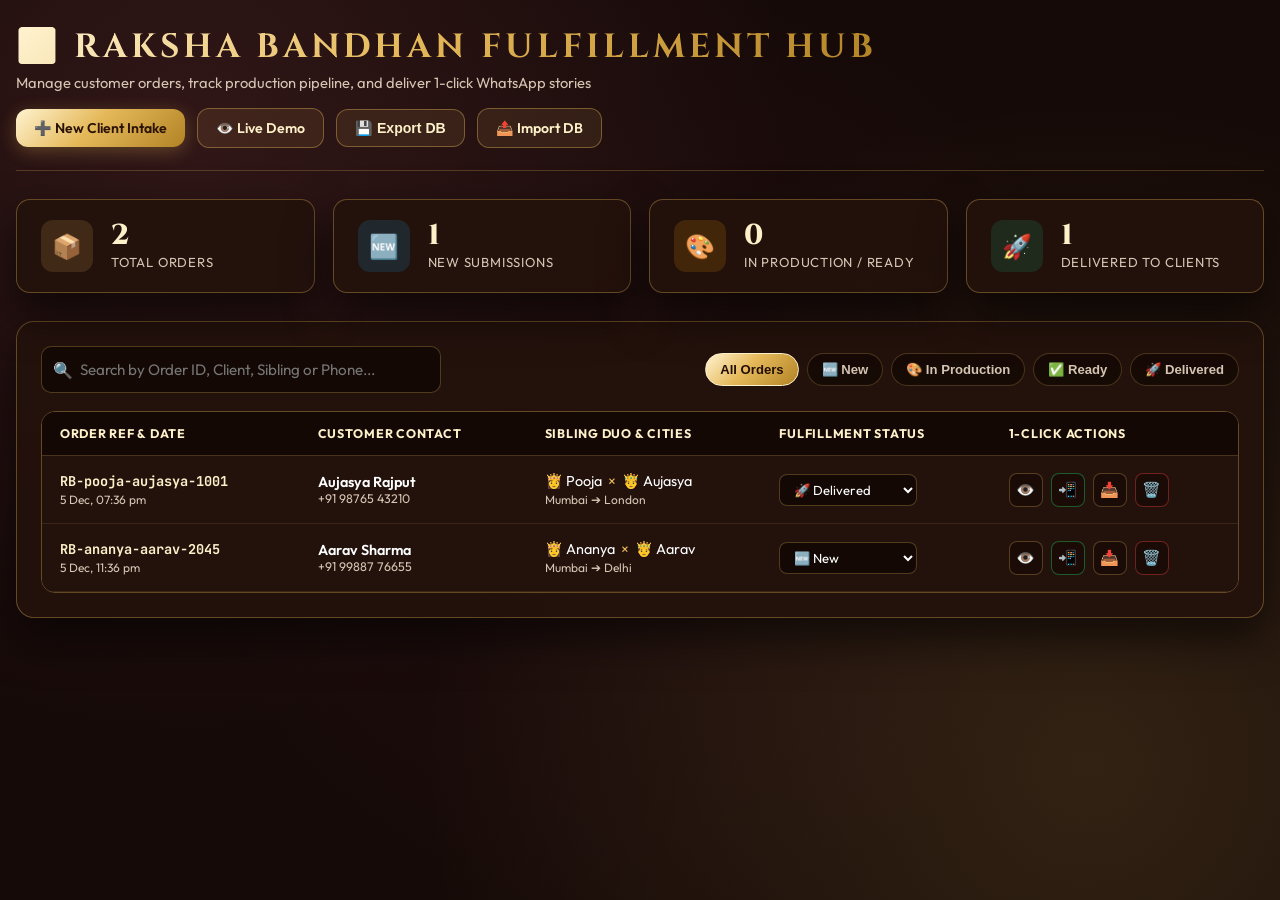
==== admin.html @ efd41afc "feat(business): create luxury customer order intake portal (order.html) and master admin fulfillment" ====
<!DOCTYPE html>
<html lang="en">
<head>
  <meta charset="UTF-8">
  <meta name="viewport" content="width=device-width, initial-scale=1.0">
  <title>Admin Orders &amp; Fulfillment Hub | Raksha Bandhan Digital Studio</title>
  
  <!-- Fonts -->
  <link rel="preconnect" href="https://fonts.googleapis.com">
  <link rel="preconnect" href="https://fonts.gstatic.com" crossorigin>
  <link href="https://fonts.googleapis.com/css2?family=Cinzel:wght@600;700;800&family=JetBrains+Mono:wght@500;600;700&family=Outfit:wght@300;400;500;600;700;800&display=swap" rel="stylesheet">
  
  <link rel="stylesheet" href="css/order.css">
  <script src="js/config.js"></script>
</head>
<body>

  <div class="portal-wrap">
    
    <!-- Admin Header -->
    <header class="portal-header">
      <div class="portal-brand">
        <h1>🎛️ RAKSHA BANDHAN FULFILLMENT HUB</h1>
        <p>Manage customer orders, track production pipeline, and deliver 1-click WhatsApp stories</p>
      </div>
      <div class="nav-actions">
        <a href="order.html" class="btn-nav btn-nav-gold">➕ New Client Intake</a>
        <a href="index.html" class="btn-nav btn-nav-outline" target="_blank">👁️ Live Demo</a>
        <button id="btn-export-db" class="btn-nav btn-nav-outline">💾 Export DB</button>
        <label for="input-import-db" class="btn-nav btn-nav-outline" style="cursor:pointer;">
          📤 Import DB
          <input type="file" id="input-import-db" accept=".json" style="display:none;">
        </label>
      </div>
    </header>

    <!-- Top KPI Stats -->
    <div class="stats-grid">
      <div class="stat-card">
        <div class="stat-icon-wrap" style="background:rgba(224, 180, 87, 0.15);color:var(--gold-primary);">📦</div>
        <div>
          <div class="stat-val" id="stat-total">0</div>
          <div class="stat-lbl">Total Orders</div>
        </div>
      </div>
      <div class="stat-card">
        <div class="stat-icon-wrap" style="background:var(--sky-bg);color:#38bdf8;">🆕</div>
        <div>
          <div class="stat-val" id="stat-new">0</div>
          <div class="stat-lbl">New Submissions</div>
        </div>
      </div>
      <div class="stat-card">
        <div class="stat-icon-wrap" style="background:var(--amber-bg);color:#fbbf24;">🎨</div>
        <div>
          <div class="stat-val" id="stat-progress">0</div>
          <div class="stat-lbl">In Production / Ready</div>
        </div>
      </div>
      <div class="stat-card">
        <div class="stat-icon-wrap" style="background:var(--emerald-bg);color:#34d399;">🚀</div>
        <div>
          <div class="stat-val" id="stat-delivered">0</div>
          <div class="stat-lbl">Delivered to Clients</div>
        </div>
      </div>
    </div>

    <!-- Orders Management Section -->
    <section class="order-card" style="padding:24px;">
      
      <!-- Toolbar: Search & Filters -->
      <div class="table-toolbar">
        <div class="search-input-wrap">
          <span class="search-icon-abs">🔍</span>
          <input type="text" id="admin-search-input" class="form-control" placeholder="Search by Order ID, Client, Sibling or Phone...">
        </div>

        <div class="filter-pills">
          <button class="filter-pill active" data-filter="all">All Orders</button>
          <button class="filter-pill" data-filter="new">🆕 New</button>
          <button class="filter-pill" data-filter="progress">🎨 In Production</button>
          <button class="filter-pill" data-filter="ready">✅ Ready</button>
          <button class="filter-pill" data-filter="delivered">🚀 Delivered</button>
        </div>
      </div>

      <!-- Orders Table -->
      <div class="table-responsive">
        <table class="orders-table">
          <thead>
            <tr>
              <th>Order Ref &amp; Date</th>
              <th>Customer Contact</th>
              <th>Sibling Duo &amp; Cities</th>
              <th>Fulfillment Status</th>
              <th>1-Click Actions</th>
            </tr>
          </thead>
          <tbody id="orders-table-body">
            <!-- Dynamically populated by admin.js -->
          </tbody>
        </table>
      </div>

    </section>

  </div>

  <script src="js/admin.js"></script>
</body>
</html>
---- css/order.css ----
/* ==========================================================================
   RAKSHA BANDHAN — ORDER INTAKE & ADMIN FULFILLMENT DESIGN SYSTEM
   ========================================================================== */

:root {
  --bg-deep: #160a08;
  --panel-bg: rgba(36, 17, 12, 0.94);
  --panel-border: 1px solid rgba(224, 180, 87, 0.35);
  --gold-primary: #e0b457;
  --gold-light: #fef0c8;
  --gold-dim: #9e762a;
  --gold-gradient: linear-gradient(135deg, #fff3d1 0%, #e5b95a 45%, #b28325 100%);
  --rose: #a94f5c;
  --wine: #6f2c42;
  --wine-dark: #3b1420;
  --emerald: #10b981;
  --emerald-bg: rgba(16, 185, 129, 0.15);
  --amber: #f59e0b;
  --amber-bg: rgba(245, 158, 11, 0.15);
  --sky: #0ea5e9;
  --sky-bg: rgba(14, 165, 233, 0.15);
  --text-pure: #ffffff;
  --text-muted: #d6c4b2;
  --input-bg: rgba(18, 8, 4, 0.85);
  --input-border: 1px solid rgba(224, 180, 87, 0.3);
  --shadow-lux: 0 20px 45px rgba(0, 0, 0, 0.6);
  --font-display: 'Cinzel', serif;
  --font-body: 'Outfit', sans-serif;
  --font-mono: 'JetBrains Mono', monospace;
  --font-script: 'Caveat', cursive;
}

* {
  margin: 0;
  padding: 0;
  box-sizing: border-box;
  -webkit-tap-highlight-color: transparent;
}

body {
  background-color: var(--bg-deep);
  background-image: 
    radial-gradient(circle at 15% 15%, rgba(169, 79, 92, 0.18) 0%, transparent 45%),
    radial-gradient(circle at 85% 85%, rgba(224, 180, 87, 0.14) 0%, transparent 50%),
    radial-gradient(circle at 50% 50%, rgba(111, 44, 66, 0.1) 0%, transparent 60%);
  background-attachment: fixed;
  color: var(--text-pure);
  font-family: var(--font-body);
  min-height: 100vh;
  padding: 24px 16px 80px;
}

.portal-wrap {
  max-width: 1280px;
  margin: 0 auto;
}

/* Header */
.portal-header {
  display: flex;
  justify-content: space-between;
  align-items: center;
  padding-bottom: 22px;
  margin-bottom: 28px;
  border-bottom: 1px solid rgba(224, 180, 87, 0.25);
  flex-wrap: wrap;
  gap: 16px;
}

.portal-brand h1 {
  font-family: var(--font-display);
  font-size: clamp(1.4rem, 3.2vw, 2.1rem);
  letter-spacing: 0.12em;
  background: var(--gold-gradient);
  -webkit-background-clip: text;
  -webkit-text-fill-color: transparent;
  display: flex;
  align-items: center;
  gap: 10px;
}

.portal-brand p {
  color: var(--text-muted);
  font-size: 0.92rem;
  margin-top: 4px;
}

.nav-actions {
  display: flex;
  gap: 12px;
  align-items: center;
}

.btn-nav {
  display: inline-flex;
  align-items: center;
  gap: 8px;
  padding: 10px 18px;
  border-radius: 12px;
  font-size: 0.88rem;
  font-weight: 600;
  text-decoration: none;
  cursor: pointer;
  transition: all 0.3s cubic-bezier(0.16, 1, 0.3, 1);
}

.btn-nav-outline {
  background: rgba(224, 180, 87, 0.1);
  border: 1px solid rgba(224, 180, 87, 0.4);
  color: var(--gold-light);
}

.btn-nav-outline:hover {
  background: rgba(224, 180, 87, 0.22);
  border-color: var(--gold-primary);
  transform: translateY(-2px);
}

.btn-nav-gold {
  background: var(--gold-gradient);
  border: none;
  color: #2b1304;
  box-shadow: 0 4px 18px rgba(224, 180, 87, 0.3);
}

.btn-nav-gold:hover {
  transform: translateY(-2px) scale(1.02);
  box-shadow: 0 6px 25px rgba(224, 180, 87, 0.45);
}

/* Step Wizard Progress Bar */
.wizard-progress {
  display: flex;
  justify-content: space-between;
  margin-bottom: 32px;
  position: relative;
  max-width: 860px;
  margin-left: auto;
  margin-right: auto;
}

.wizard-progress::before {
  content: '';
  position: absolute;
  top: 18px;
  left: 30px;
  right: 30px;
  height: 2px;
  background: rgba(224, 180, 87, 0.2);
  z-index: 0;
}

.wizard-step-node {
  display: flex;
  flex-direction: column;
  align-items: center;
  gap: 8px;
  position: relative;
  z-index: 1;
  cursor: pointer;
}

.wizard-step-circle {
  width: 38px;
  height: 38px;
  border-radius: 50%;
  background: var(--bg-deep);
  border: 2px solid rgba(224, 180, 87, 0.3);
  display: flex;
  align-items: center;
  justify-content: center;
  font-weight: 700;
  font-size: 0.95rem;
  color: var(--text-muted);
  transition: all 0.3s ease;
}

.wizard-step-node.active .wizard-step-circle {
  background: var(--gold-gradient);
  border-color: var(--gold-light);
  color: #261105;
  box-shadow: 0 0 20px rgba(224, 180, 87, 0.5);
}

.wizard-step-node.completed .wizard-step-circle {
  background: var(--emerald);
  border-color: #6ee7b7;
  color: #ffffff;
}

.wizard-step-title {
  font-size: 0.8rem;
  font-weight: 600;
  color: var(--text-muted);
  letter-spacing: 0.04em;
  text-transform: uppercase;
}

.wizard-step-node.active .wizard-step-title {
  color: var(--gold-light);
}

/* Panel Containers */
.order-card {
  background: var(--panel-bg);
  border: var(--panel-border);
  border-radius: 18px;
  padding: clamp(20px, 4vw, 36px);
  box-shadow: var(--shadow-lux);
  margin-bottom: 24px;
}

.card-heading {
  display: flex;
  align-items: center;
  gap: 12px;
  font-family: var(--font-display);
  font-size: clamp(1.2rem, 2.2vw, 1.5rem);
  color: var(--gold-light);
  margin-bottom: 8px;
  padding-bottom: 12px;
  border-bottom: 1px solid rgba(224, 180, 87, 0.15);
}

.card-desc {
  color: var(--text-muted);
  font-size: 0.92rem;
  line-height: 1.5;
  margin-bottom: 22px;
}

/* Form Elements */
.form-grid-2 {
  display: grid;
  grid-template-columns: 1fr 1fr;
  gap: 18px;
}

@media (max-width: 768px) {
  .form-grid-2 {
    grid-template-columns: 1fr;
  }
}

.form-group {
  margin-bottom: 18px;
}

.form-group label {
  display: block;
  font-size: 0.85rem;
  font-weight: 600;
  color: var(--gold-light);
  margin-bottom: 8px;
  letter-spacing: 0.04em;
}

.form-group label span.req {
  color: var(--rose);
}

.form-control {
  width: 100%;
  padding: 13px 16px;
  background: var(--input-bg);
  border: var(--input-border);
  border-radius: 10px;
  color: var(--text-pure);
  font-family: var(--font-body);
  font-size: 0.95rem;
  transition: all 0.3s ease;
}

.form-control:focus {
  outline: none;
  border-color: var(--gold-primary);
  box-shadow: 0 0 16px rgba(224, 180, 87, 0.25);
  background: rgba(26, 12, 6, 0.95);
}

textarea.form-control {
  min-height: 110px;
  resize: vertical;
  line-height: 1.55;
}

/* Upload Slots Grid */
.photo-uploader-grid {
  display: grid;
  grid-template-columns: repeat(auto-fit, minmax(170px, 1fr));
  gap: 16px;
  margin-top: 14px;
}

.photo-upload-box {
  position: relative;
  aspect-ratio: 1;
  background: rgba(14, 6, 3, 0.85);
  border: 2px dashed rgba(224, 180, 87, 0.35);
  border-radius: 14px;
  display: flex;
  flex-direction: column;
  align-items: center;
  justify-content: center;
  padding: 12px;
  text-align: center;
  cursor: pointer;
  overflow: hidden;
  transition: all 0.3s ease;
}

.photo-upload-box:hover {
  border-color: var(--gold-primary);
  background: rgba(28, 13, 6, 0.9);
  transform: translateY(-2px);
}

.photo-upload-box.has-photo {
  border-style: solid;
  border-color: rgba(224, 180, 87, 0.7);
}

.photo-upload-box img.thumb-preview {
  position: absolute;
  inset: 0;
  width: 100%;
  height: 100%;
  object-fit: cover;
  object-position: center 15%;
  border-radius: 12px;
  z-index: 1;
}

.upload-overlay {
  position: absolute;
  inset: 0;
  background: rgba(0, 0, 0, 0.65);
  backdrop-filter: blur(2px);
  display: flex;
  flex-direction: column;
  align-items: center;
  justify-content: center;
  z-index: 2;
  opacity: 0;
  transition: opacity 0.25s ease;
  color: #fff;
  font-size: 0.8rem;
  font-weight: 600;
  padding: 8px;
}

.photo-upload-box:hover .upload-overlay {
  opacity: 1;
}

.upload-placeholder {
  display: flex;
  flex-direction: column;
  align-items: center;
  gap: 6px;
  color: var(--text-muted);
}

.upload-icon {
  font-size: 28px;
}

.upload-label {
  font-size: 0.82rem;
  font-weight: 600;
  color: var(--gold-light);
}

.upload-hint {
  font-size: 0.72rem;
  color: var(--text-muted);
}

.photo-upload-box input[type="file"] {
  position: absolute;
  inset: 0;
  opacity: 0;
  cursor: pointer;
  z-index: 3;
}

/* Trait Selector Pills */
.trait-selector-grid {
  display: grid;
  grid-template-columns: repeat(auto-fit, minmax(220px, 1fr));
  gap: 12px;
  margin-top: 10px;
}

.trait-option {
  display: flex;
  align-items: center;
  gap: 12px;
  padding: 12px 14px;
  background: rgba(18, 8, 4, 0.7);
  border: 1px solid rgba(224, 180, 87, 0.25);
  border-radius: 12px;
  cursor: pointer;
  transition: all 0.25s ease;
}

.trait-option:hover, .trait-option.selected {
  background: rgba(224, 180, 87, 0.15);
  border-color: var(--gold-primary);
  transform: translateY(-2px);
}

.trait-option input[type="checkbox"] {
  accent-color: var(--gold-primary);
  width: 18px;
  height: 18px;
}

/* Action Buttons */
.form-actions-row {
  display: flex;
  justify-content: space-between;
  align-items: center;
  margin-top: 32px;
  flex-wrap: wrap;
  gap: 14px;
}

.btn-submit-order {
  display: inline-flex;
  align-items: center;
  justify-content: center;
  gap: 10px;
  padding: 16px 36px;
  background: var(--gold-gradient);
  border: none;
  border-radius: 14px;
  font-size: 1.05rem;
  font-weight: 700;
  color: #240f04;
  cursor: pointer;
  box-shadow: 0 8px 30px rgba(224, 180, 87, 0.4);
  transition: all 0.3s cubic-bezier(0.16, 1, 0.3, 1);
}

.btn-submit-order:hover {
  transform: translateY(-3px) scale(1.02);
  box-shadow: 0 12px 40px rgba(224, 180, 87, 0.6);
}

.btn-wa-direct {
  background: linear-gradient(135deg, #25D366 0%, #128C7E 100%);
  color: #ffffff;
  box-shadow: 0 8px 25px rgba(37, 211, 102, 0.35);
}

.btn-wa-direct:hover {
  box-shadow: 0 12px 35px rgba(37, 211, 102, 0.55);
}

/* Order Confirmation Modal / Overlay */
.receipt-card {
  text-align: center;
  padding: 40px 20px;
}

.receipt-icon {
  font-size: 64px;
  margin-bottom: 16px;
  animation: pulseIcon 2s infinite ease-in-out;
}

@keyframes pulseIcon {
  0%, 100% { transform: scale(1); }
  50% { transform: scale(1.08); }
}

.receipt-id-badge {
  display: inline-block;
  padding: 8px 18px;
  background: rgba(224, 180, 87, 0.18);
  border: 1.5px solid var(--gold-primary);
  border-radius: 30px;
  font-family: var(--font-mono);
  font-size: 1.1rem;
  font-weight: 700;
  color: var(--gold-light);
  margin: 14px 0 20px;
  letter-spacing: 0.08em;
}

/* ==========================================================================
   ADMIN FULFILLMENT DASHBOARD STYLES
   ========================================================================== */
.stats-grid {
  display: grid;
  grid-template-columns: repeat(auto-fit, minmax(220px, 1fr));
  gap: 18px;
  margin-bottom: 28px;
}

.stat-card {
  background: var(--panel-bg);
  border: var(--panel-border);
  border-radius: 14px;
  padding: 20px 24px;
  box-shadow: var(--shadow-lux);
  display: flex;
  align-items: center;
  gap: 18px;
}

.stat-icon-wrap {
  width: 52px;
  height: 52px;
  border-radius: 12px;
  display: flex;
  align-items: center;
  justify-content: center;
  font-size: 24px;
}

.stat-val {
  font-size: 1.8rem;
  font-weight: 800;
  font-family: var(--font-display);
  color: var(--gold-light);
  line-height: 1;
}

.stat-lbl {
  font-size: 0.82rem;
  color: var(--text-muted);
  text-transform: uppercase;
  letter-spacing: 0.06em;
  margin-top: 4px;
}

/* Filter and Search Bar */
.table-toolbar {
  display: flex;
  justify-content: space-between;
  align-items: center;
  flex-wrap: wrap;
  gap: 14px;
  margin-bottom: 18px;
}

.search-input-wrap {
  position: relative;
  flex: 1;
  max-width: 400px;
}

.search-input-wrap input {
  padding-left: 38px;
}

.search-icon-abs {
  position: absolute;
  left: 12px;
  top: 50%;
  transform: translateY(-50%);
  color: var(--gold-primary);
  font-size: 16px;
  pointer-events: none;
}

.filter-pills {
  display: flex;
  gap: 8px;
  flex-wrap: wrap;
}

.filter-pill {
  padding: 8px 14px;
  border-radius: 20px;
  border: 1px solid rgba(224, 180, 87, 0.25);
  background: rgba(18, 8, 4, 0.7);
  color: var(--text-muted);
  font-size: 0.82rem;
  font-weight: 600;
  cursor: pointer;
  transition: all 0.25s ease;
}

.filter-pill.active, .filter-pill:hover {
  background: var(--gold-gradient);
  border-color: var(--gold-light);
  color: #240f04;
}

/* Orders Table */
.table-responsive {
  width: 100%;
  overflow-x: auto;
  border-radius: 14px;
  border: var(--panel-border);
}

.orders-table {
  width: 100%;
  border-collapse: collapse;
  text-align: left;
  background: var(--panel-bg);
  font-size: 0.9rem;
}

.orders-table th {
  padding: 14px 18px;
  background: rgba(18, 8, 4, 0.95);
  color: var(--gold-light);
  font-weight: 700;
  letter-spacing: 0.06em;
  text-transform: uppercase;
  font-size: 0.78rem;
  border-bottom: 1px solid rgba(224, 180, 87, 0.25);
}

.orders-table td {
  padding: 16px 18px;
  border-bottom: 1px solid rgba(224, 180, 87, 0.12);
  color: var(--text-pure);
  vertical-align: middle;
}

.orders-table tr:hover td {
  background: rgba(224, 180, 87, 0.05);
}

/* Status Badges */
.status-badge {
  display: inline-flex;
  align-items: center;
  gap: 6px;
  padding: 5px 12px;
  border-radius: 20px;
  font-size: 0.78rem;
  font-weight: 700;
  letter-spacing: 0.04em;
  text-transform: uppercase;
}

.status-new {
  background: var(--sky-bg);
  color: #38bdf8;
  border: 1px solid rgba(56, 189, 248, 0.4);
}

.status-progress {
  background: var(--amber-bg);
  color: #fbbf24;
  border: 1px solid rgba(251, 191, 36, 0.4);
}

.status-ready {
  background: rgba(224, 180, 87, 0.18);
  color: var(--gold-light);
  border: 1px solid var(--gold-primary);
}

.status-delivered {
  background: var(--emerald-bg);
  color: #34d399;
  border: 1px solid rgba(52, 211, 153, 0.4);
}

/* Action Icon Buttons */
.table-actions {
  display: flex;
  gap: 8px;
  align-items: center;
}

.btn-action-icon {
  width: 34px;
  height: 34px;
  border-radius: 8px;
  border: 1px solid rgba(224, 180, 87, 0.3);
  background: rgba(25, 11, 5, 0.8);
  color: var(--gold-light);
  display: inline-flex;
  align-items: center;
  justify-content: center;
  cursor: pointer;
  font-size: 15px;
  transition: all 0.2s ease;
  text-decoration: none;
}

.btn-action-icon:hover {
  background: var(--gold-primary);
  color: #240f04;
  transform: translateY(-2px);
}

.btn-action-wa {
  border-color: rgba(37, 211, 102, 0.4);
  color: #34d399;
}

.btn-action-wa:hover {
  background: #25D366;
  color: #ffffff;
}

.btn-action-del {
  border-color: rgba(239, 68, 68, 0.4);
  color: #f87171;
}

.btn-action-del:hover {
  background: #ef4444;
  color: #ffffff;
}

/* Empty State */
.empty-state-box {
  padding: 60px 20px;
  text-align: center;
  color: var(--text-muted);
}

.empty-state-box .empty-icon {
  font-size: 48px;
  margin-bottom: 12px;
  opacity: 0.7;
}
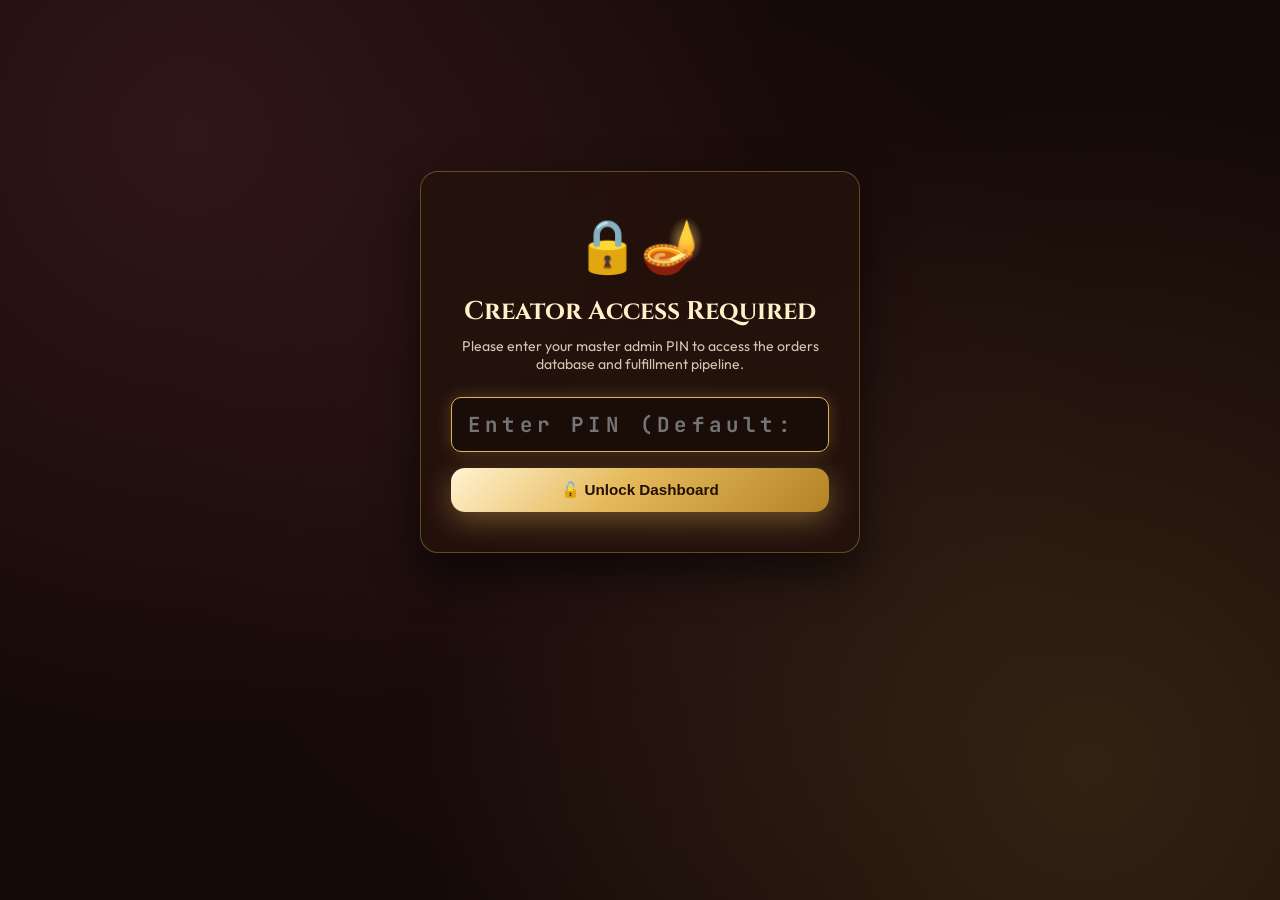
==== commit c7796f15: "security(admin): remove admin dashboard button from public order form and lock admin.html behind sec" ====
--- a/admin.html
+++ b/admin.html
@@ -17,93 +17,118 @@
 
   <div class="portal-wrap">
     
-    <!-- Admin Header -->
-    <header class="portal-header">
-      <div class="portal-brand">
-        <h1>🎛️ RAKSHA BANDHAN FULFILLMENT HUB</h1>
-        <p>Manage customer orders, track production pipeline, and deliver 1-click WhatsApp stories</p>
-      </div>
-      <div class="nav-actions">
-        <a href="order.html" class="btn-nav btn-nav-gold">➕ New Client Intake</a>
-        <a href="index.html" class="btn-nav btn-nav-outline" target="_blank">👁️ Live Demo</a>
-        <button id="btn-export-db" class="btn-nav btn-nav-outline">💾 Export DB</button>
-        <label for="input-import-db" class="btn-nav btn-nav-outline" style="cursor:pointer;">
-          📤 Import DB
-          <input type="file" id="input-import-db" accept=".json" style="display:none;">
-        </label>
-      </div>
-    </header>
-
-    <!-- Top KPI Stats -->
-    <div class="stats-grid">
-      <div class="stat-card">
-        <div class="stat-icon-wrap" style="background:rgba(224, 180, 87, 0.15);color:var(--gold-primary);">📦</div>
-        <div>
-          <div class="stat-val" id="stat-total">0</div>
-          <div class="stat-lbl">Total Orders</div>
-        </div>
-      </div>
-      <div class="stat-card">
-        <div class="stat-icon-wrap" style="background:var(--sky-bg);color:#38bdf8;">🆕</div>
-        <div>
-          <div class="stat-val" id="stat-new">0</div>
-          <div class="stat-lbl">New Submissions</div>
-        </div>
-      </div>
-      <div class="stat-card">
-        <div class="stat-icon-wrap" style="background:var(--amber-bg);color:#fbbf24;">🎨</div>
-        <div>
-          <div class="stat-val" id="stat-progress">0</div>
-          <div class="stat-lbl">In Production / Ready</div>
-        </div>
-      </div>
-      <div class="stat-card">
-        <div class="stat-icon-wrap" style="background:var(--emerald-bg);color:#34d399;">🚀</div>
-        <div>
-          <div class="stat-val" id="stat-delivered">0</div>
-          <div class="stat-lbl">Delivered to Clients</div>
-        </div>
+    <!-- Security PIN Gate (Displayed if not logged in) -->
+    <div id="admin-auth-gate" style="display:none;min-height:75vh;display:flex;align-items:center;justify-content:center;">
+      <div class="order-card" id="pin-card" style="max-width:440px;width:100%;text-align:center;padding:40px 30px;margin:40px auto;">
+        <div style="font-size:52px;margin-bottom:16px;">🔒🪔</div>
+        <h2 style="font-family:var(--font-display);font-size:1.6rem;color:var(--gold-light);margin-bottom:8px;">Creator Access Required</h2>
+        <p style="color:var(--text-muted);font-size:0.88rem;margin-bottom:24px;">Please enter your master admin PIN to access the orders database and fulfillment pipeline.</p>
+        
+        <form id="admin-pin-form">
+          <div class="form-group" style="margin-bottom:16px;">
+            <input type="password" id="admin-pin-input" class="form-control" placeholder="Enter PIN (Default: 1818)" style="text-align:center;font-size:1.3rem;letter-spacing:0.25em;font-family:var(--font-mono);font-weight:700;" autofocus required>
+          </div>
+          <div id="pin-error-msg" style="display:none;color:#f87171;font-size:0.82rem;font-weight:600;margin-bottom:14px;">❌ Incorrect PIN. Access Denied.</div>
+          <button type="submit" class="btn-submit-order" style="width:100%;padding:13px;font-size:0.95rem;">
+            🔓 Unlock Dashboard
+          </button>
+        </form>
       </div>
     </div>
 
-    <!-- Orders Management Section -->
-    <section class="order-card" style="padding:24px;">
+    <!-- Protected Admin Portal Content (Hidden until unlocked) -->
+    <div id="admin-main-content" style="display:none;">
       
-      <!-- Toolbar: Search & Filters -->
-      <div class="table-toolbar">
-        <div class="search-input-wrap">
-          <span class="search-icon-abs">🔍</span>
-          <input type="text" id="admin-search-input" class="form-control" placeholder="Search by Order ID, Client, Sibling or Phone...">
+      <!-- Admin Header -->
+      <header class="portal-header">
+        <div class="portal-brand">
+          <h1>🎛️ RAKSHA BANDHAN FULFILLMENT HUB</h1>
+          <p>Manage customer orders, track production pipeline, and deliver 1-click WhatsApp stories</p>
         </div>
+        <div class="nav-actions">
+          <a href="order.html" class="btn-nav btn-nav-gold">➕ New Client Intake</a>
+          <a href="index.html" class="btn-nav btn-nav-outline" target="_blank">👁️ Live Demo</a>
+          <button id="btn-export-db" class="btn-nav btn-nav-outline">💾 Export DB</button>
+          <label for="input-import-db" class="btn-nav btn-nav-outline" style="cursor:pointer;">
+            📤 Import DB
+            <input type="file" id="input-import-db" accept=".json" style="display:none;">
+          </label>
+          <button id="btn-admin-logout" class="btn-nav btn-nav-outline" style="border-color:rgba(239, 68, 68, 0.4);color:#f87171;" title="Lock Dashboard">🔒 Lock</button>
+        </div>
+      </header>
 
-        <div class="filter-pills">
-          <button class="filter-pill active" data-filter="all">All Orders</button>
-          <button class="filter-pill" data-filter="new">🆕 New</button>
-          <button class="filter-pill" data-filter="progress">🎨 In Production</button>
-          <button class="filter-pill" data-filter="ready">✅ Ready</button>
-          <button class="filter-pill" data-filter="delivered">🚀 Delivered</button>
+      <!-- Top KPI Stats -->
+      <div class="stats-grid">
+        <div class="stat-card">
+          <div class="stat-icon-wrap" style="background:rgba(224, 180, 87, 0.15);color:var(--gold-primary);">📦</div>
+          <div>
+            <div class="stat-val" id="stat-total">0</div>
+            <div class="stat-lbl">Total Orders</div>
+          </div>
+        </div>
+        <div class="stat-card">
+          <div class="stat-icon-wrap" style="background:var(--sky-bg);color:#38bdf8;">🆕</div>
+          <div>
+            <div class="stat-val" id="stat-new">0</div>
+            <div class="stat-lbl">New Submissions</div>
+          </div>
+        </div>
+        <div class="stat-card">
+          <div class="stat-icon-wrap" style="background:var(--amber-bg);color:#fbbf24;">🎨</div>
+          <div>
+            <div class="stat-val" id="stat-progress">0</div>
+            <div class="stat-lbl">In Production / Ready</div>
+          </div>
+        </div>
+        <div class="stat-card">
+          <div class="stat-icon-wrap" style="background:var(--emerald-bg);color:#34d399;">🚀</div>
+          <div>
+            <div class="stat-val" id="stat-delivered">0</div>
+            <div class="stat-lbl">Delivered to Clients</div>
+          </div>
         </div>
       </div>
 
-      <!-- Orders Table -->
-      <div class="table-responsive">
-        <table class="orders-table">
-          <thead>
-            <tr>
-              <th>Order Ref &amp; Date</th>
-              <th>Customer Contact</th>
-              <th>Sibling Duo &amp; Cities</th>
-              <th>Fulfillment Status</th>
-              <th>1-Click Actions</th>
-            </tr>
-          </thead>
-          <tbody id="orders-table-body">
-            <!-- Dynamically populated by admin.js -->
-          </tbody>
-        </table>
-      </div>
+      <!-- Orders Management Section -->
+      <section class="order-card" style="padding:24px;">
+        
+        <!-- Toolbar: Search & Filters -->
+        <div class="table-toolbar">
+          <div class="search-input-wrap">
+            <span class="search-icon-abs">🔍</span>
+            <input type="text" id="admin-search-input" class="form-control" placeholder="Search by Order ID, Client, Sibling or Phone...">
+          </div>
 
-    </section>
+          <div class="filter-pills">
+            <button class="filter-pill active" data-filter="all">All Orders</button>
+            <button class="filter-pill" data-filter="new">🆕 New</button>
+            <button class="filter-pill" data-filter="progress">🎨 In Production</button>
+            <button class="filter-pill" data-filter="ready">✅ Ready</button>
+            <button class="filter-pill" data-filter="delivered">🚀 Delivered</button>
+          </div>
+        </div>
+
+        <!-- Orders Table -->
+        <div class="table-responsive">
+          <table class="orders-table">
+            <thead>
+              <tr>
+                <th>Order Ref &amp; Date</th>
+                <th>Customer Contact</th>
+                <th>Sibling Duo &amp; Cities</th>
+                <th>Fulfillment Status</th>
+                <th>1-Click Actions</th>
+              </tr>
+            </thead>
+            <tbody id="orders-table-body">
+              <!-- Dynamically populated by admin.js -->
+            </tbody>
+          </table>
+        </div>
+
+      </section>
+
+    </div>
 
   </div>
 
--- a/css/order.css
+++ b/css/order.css
@@ -726,3 +726,12 @@
   margin-bottom: 12px;
   opacity: 0.7;
 }
+
+@keyframes shakeLock {
+  0%, 100% { transform: translateX(0); }
+  20%, 60% { transform: translateX(-8px); }
+  40%, 80% { transform: translateX(8px); }
+}
+.shake-anim {
+  animation: shakeLock 0.4s ease;
+}
